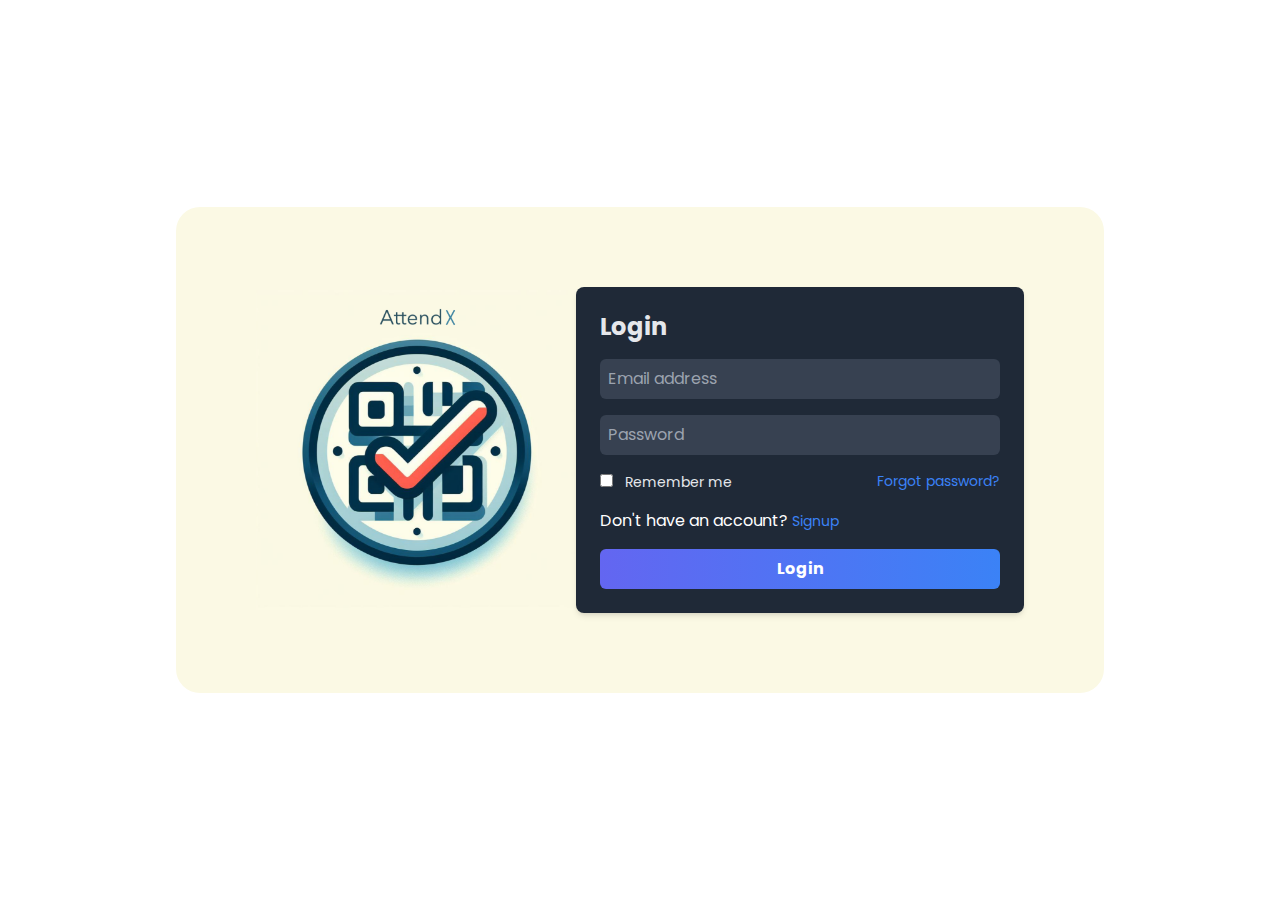
==== pages/login.html @ 9177f304 "Merge pull request #2 from 7h3cyb3rm0nk/test" ====
<!DOCTYPE html>
<html lang="en">

<head>
    <meta charset="UTF-8">
    <meta name="viewport" content="width=device-width, initial-scale=1.0">
    <title>Log-In</title>
    <link rel="stylesheet" href="./style/style.css">
</head>

<body class="scroll-smooth font-Poppins">
    <div class="flex flex-col md:flex-row items-center justify-center h-screen bg-[#FBF9E4] md:bg-transparent">
        <main class="bg-[#FBF9E4] rounded-2xl md:rounded-3xl md:flex items-center md:p-20">
            <div class="w-full max-w-md md:w-80 md:h-80">
                <img src="./assets/logo/logo1024.png" alt="logo" class="max-w-full max-h-full">
            </div>
            <div class="w-full max-w-md bg-gray-800 rounded-lg shadow-md p-6">
                <h2 class="text-2xl font-bold text-gray-200 mb-4">Login</h2>
                <form class="flex flex-col">
                    <input placeholder="Email address"
                        class="bg-gray-700 text-gray-200 border-0 rounded-md p-2 mb-4 focus:bg-gray-600 focus:outline-none focus:ring-1 focus:ring-blue-500 transition ease-in-out duration-150"
                        type="email">
                    <input placeholder="Password"
                        class="bg-gray-700 text-gray-200 border-0 rounded-md p-2 mb-4 focus:bg-gray-600 focus:outline-none focus:ring-1 focus:ring-blue-500 transition ease-in-out duration-150"
                        type="password">
                    <div class="flex items-center justify-between flex-wrap">
                        <label class="text-sm text-gray-200 cursor-pointer" for="remember-me">
                            <input class="mr-2" id="remember-me" type="checkbox">
                            Remember me
                        </label>
                        <a class="text-sm text-blue-500 hover:underline mb-0.5" href="#">Forgot password?</a>
                        <p class="text-white mt-4"> Don't have an account? <a
                                class="text-sm text-blue-500 -200 hover:underline mt-4" href="index.html">Signup</a></p>
                    </div>
                    <button
                        class="bg-gradient-to-r from-indigo-500 to-blue-500 text-white font-bold py-2 px-4 rounded-md mt-4 hover:bg-indigo-600 hover:to-blue-600 transition ease-in-out duration-150"
                        type="submit">Login</button>
                </form>
            </div>
        </main>
    </div>

</body>

</html>
---- pages/style/style.css ----
@import url('https://fonts.googleapis.com/css2?family=Poppins:ital,wght@0,100;0,200;0,300;0,400;0,500;0,600;0,700;0,800;0,900;1,100;1,200;1,300;1,400;1,500;1,600;1,700;1,800;1,900&display=swap');

/*
! tailwindcss v3.4.3 | MIT License | https://tailwindcss.com
*/

/*
1. Prevent padding and border from affecting element width. (https://github.com/mozdevs/cssremedy/issues/4)
2. Allow adding a border to an element by just adding a border-width. (https://github.com/tailwindcss/tailwindcss/pull/116)
*/

*,
::before,
::after {
  box-sizing: border-box;
  /* 1 */
  border-width: 0;
  /* 2 */
  border-style: solid;
  /* 2 */
  border-color: #e5e7eb;
  /* 2 */
}

::before,
::after {
  --tw-content: '';
}

/*
1. Use a consistent sensible line-height in all browsers.
2. Prevent adjustments of font size after orientation changes in iOS.
3. Use a more readable tab size.
4. Use the user's configured `sans` font-family by default.
5. Use the user's configured `sans` font-feature-settings by default.
6. Use the user's configured `sans` font-variation-settings by default.
7. Disable tap highlights on iOS
*/

html,
:host {
  line-height: 1.5;
  /* 1 */
  -webkit-text-size-adjust: 100%;
  /* 2 */
  -moz-tab-size: 4;
  /* 3 */
  -o-tab-size: 4;
     tab-size: 4;
  /* 3 */
  font-family: ui-sans-serif, system-ui, sans-serif, "Apple Color Emoji", "Segoe UI Emoji", "Segoe UI Symbol", "Noto Color Emoji";
  /* 4 */
  font-feature-settings: normal;
  /* 5 */
  font-variation-settings: normal;
  /* 6 */
  -webkit-tap-highlight-color: transparent;
  /* 7 */
}

/*
1. Remove the margin in all browsers.
2. Inherit line-height from `html` so users can set them as a class directly on the `html` element.
*/

body {
  margin: 0;
  /* 1 */
  line-height: inherit;
  /* 2 */
}

/*
1. Add the correct height in Firefox.
2. Correct the inheritance of border color in Firefox. (https://bugzilla.mozilla.org/show_bug.cgi?id=190655)
3. Ensure horizontal rules are visible by default.
*/

hr {
  height: 0;
  /* 1 */
  color: inherit;
  /* 2 */
  border-top-width: 1px;
  /* 3 */
}

/*
Add the correct text decoration in Chrome, Edge, and Safari.
*/

abbr:where([title]) {
  -webkit-text-decoration: underline dotted;
          text-decoration: underline dotted;
}

/*
Remove the default font size and weight for headings.
*/

h1,
h2,
h3,
h4,
h5,
h6 {
  font-size: inherit;
  font-weight: inherit;
}

/*
Reset links to optimize for opt-in styling instead of opt-out.
*/

a {
  color: inherit;
  text-decoration: inherit;
}

/*
Add the correct font weight in Edge and Safari.
*/

b,
strong {
  font-weight: bolder;
}

/*
1. Use the user's configured `mono` font-family by default.
2. Use the user's configured `mono` font-feature-settings by default.
3. Use the user's configured `mono` font-variation-settings by default.
4. Correct the odd `em` font sizing in all browsers.
*/

code,
kbd,
samp,
pre {
  font-family: ui-monospace, SFMono-Regular, Menlo, Monaco, Consolas, "Liberation Mono", "Courier New", monospace;
  /* 1 */
  font-feature-settings: normal;
  /* 2 */
  font-variation-settings: normal;
  /* 3 */
  font-size: 1em;
  /* 4 */
}

/*
Add the correct font size in all browsers.
*/

small {
  font-size: 80%;
}

/*
Prevent `sub` and `sup` elements from affecting the line height in all browsers.
*/

sub,
sup {
  font-size: 75%;
  line-height: 0;
  position: relative;
  vertical-align: baseline;
}

sub {
  bottom: -0.25em;
}

sup {
  top: -0.5em;
}

/*
1. Remove text indentation from table contents in Chrome and Safari. (https://bugs.chromium.org/p/chromium/issues/detail?id=999088, https://bugs.webkit.org/show_bug.cgi?id=201297)
2. Correct table border color inheritance in all Chrome and Safari. (https://bugs.chromium.org/p/chromium/issues/detail?id=935729, https://bugs.webkit.org/show_bug.cgi?id=195016)
3. Remove gaps between table borders by default.
*/

table {
  text-indent: 0;
  /* 1 */
  border-color: inherit;
  /* 2 */
  border-collapse: collapse;
  /* 3 */
}

/*
1. Change the font styles in all browsers.
2. Remove the margin in Firefox and Safari.
3. Remove default padding in all browsers.
*/

button,
input,
optgroup,
select,
textarea {
  font-family: inherit;
  /* 1 */
  font-feature-settings: inherit;
  /* 1 */
  font-variation-settings: inherit;
  /* 1 */
  font-size: 100%;
  /* 1 */
  font-weight: inherit;
  /* 1 */
  line-height: inherit;
  /* 1 */
  letter-spacing: inherit;
  /* 1 */
  color: inherit;
  /* 1 */
  margin: 0;
  /* 2 */
  padding: 0;
  /* 3 */
}

/*
Remove the inheritance of text transform in Edge and Firefox.
*/

button,
select {
  text-transform: none;
}

/*
1. Correct the inability to style clickable types in iOS and Safari.
2. Remove default button styles.
*/

button,
input:where([type='button']),
input:where([type='reset']),
input:where([type='submit']) {
  -webkit-appearance: button;
  /* 1 */
  background-color: transparent;
  /* 2 */
  background-image: none;
  /* 2 */
}

/*
Use the modern Firefox focus style for all focusable elements.
*/

:-moz-focusring {
  outline: auto;
}

/*
Remove the additional `:invalid` styles in Firefox. (https://github.com/mozilla/gecko-dev/blob/2f9eacd9d3d995c937b4251a5557d95d494c9be1/layout/style/res/forms.css#L728-L737)
*/

:-moz-ui-invalid {
  box-shadow: none;
}

/*
Add the correct vertical alignment in Chrome and Firefox.
*/

progress {
  vertical-align: baseline;
}

/*
Correct the cursor style of increment and decrement buttons in Safari.
*/

::-webkit-inner-spin-button,
::-webkit-outer-spin-button {
  height: auto;
}

/*
1. Correct the odd appearance in Chrome and Safari.
2. Correct the outline style in Safari.
*/

[type='search'] {
  -webkit-appearance: textfield;
  /* 1 */
  outline-offset: -2px;
  /* 2 */
}

/*
Remove the inner padding in Chrome and Safari on macOS.
*/

::-webkit-search-decoration {
  -webkit-appearance: none;
}

/*
1. Correct the inability to style clickable types in iOS and Safari.
2. Change font properties to `inherit` in Safari.
*/

::-webkit-file-upload-button {
  -webkit-appearance: button;
  /* 1 */
  font: inherit;
  /* 2 */
}

/*
Add the correct display in Chrome and Safari.
*/

summary {
  display: list-item;
}

/*
Removes the default spacing and border for appropriate elements.
*/

blockquote,
dl,
dd,
h1,
h2,
h3,
h4,
h5,
h6,
hr,
figure,
p,
pre {
  margin: 0;
}

fieldset {
  margin: 0;
  padding: 0;
}

legend {
  padding: 0;
}

ol,
ul,
menu {
  list-style: none;
  margin: 0;
  padding: 0;
}

/*
Reset default styling for dialogs.
*/

dialog {
  padding: 0;
}

/*
Prevent resizing textareas horizontally by default.
*/

textarea {
  resize: vertical;
}

/*
1. Reset the default placeholder opacity in Firefox. (https://github.com/tailwindlabs/tailwindcss/issues/3300)
2. Set the default placeholder color to the user's configured gray 400 color.
*/

input::-moz-placeholder, textarea::-moz-placeholder {
  opacity: 1;
  /* 1 */
  color: #9ca3af;
  /* 2 */
}

input::placeholder,
textarea::placeholder {
  opacity: 1;
  /* 1 */
  color: #9ca3af;
  /* 2 */
}

/*
Set the default cursor for buttons.
*/

button,
[role="button"] {
  cursor: pointer;
}

/*
Make sure disabled buttons don't get the pointer cursor.
*/

:disabled {
  cursor: default;
}

/*
1. Make replaced elements `display: block` by default. (https://github.com/mozdevs/cssremedy/issues/14)
2. Add `vertical-align: middle` to align replaced elements more sensibly by default. (https://github.com/jensimmons/cssremedy/issues/14#issuecomment-634934210)
   This can trigger a poorly considered lint error in some tools but is included by design.
*/

img,
svg,
video,
canvas,
audio,
iframe,
embed,
object {
  display: block;
  /* 1 */
  vertical-align: middle;
  /* 2 */
}

/*
Constrain images and videos to the parent width and preserve their intrinsic aspect ratio. (https://github.com/mozdevs/cssremedy/issues/14)
*/

img,
video {
  max-width: 100%;
  height: auto;
}

/* Make elements with the HTML hidden attribute stay hidden by default */

[hidden] {
  display: none;
}

*, ::before, ::after{
  --tw-border-spacing-x: 0;
  --tw-border-spacing-y: 0;
  --tw-translate-x: 0;
  --tw-translate-y: 0;
  --tw-rotate: 0;
  --tw-skew-x: 0;
  --tw-skew-y: 0;
  --tw-scale-x: 1;
  --tw-scale-y: 1;
  --tw-pan-x:  ;
  --tw-pan-y:  ;
  --tw-pinch-zoom:  ;
  --tw-scroll-snap-strictness: proximity;
  --tw-gradient-from-position:  ;
  --tw-gradient-via-position:  ;
  --tw-gradient-to-position:  ;
  --tw-ordinal:  ;
  --tw-slashed-zero:  ;
  --tw-numeric-figure:  ;
  --tw-numeric-spacing:  ;
  --tw-numeric-fraction:  ;
  --tw-ring-inset:  ;
  --tw-ring-offset-width: 0px;
  --tw-ring-offset-color: #fff;
  --tw-ring-color: rgb(59 130 246 / 0.5);
  --tw-ring-offset-shadow: 0 0 #0000;
  --tw-ring-shadow: 0 0 #0000;
  --tw-shadow: 0 0 #0000;
  --tw-shadow-colored: 0 0 #0000;
  --tw-blur:  ;
  --tw-brightness:  ;
  --tw-contrast:  ;
  --tw-grayscale:  ;
  --tw-hue-rotate:  ;
  --tw-invert:  ;
  --tw-saturate:  ;
  --tw-sepia:  ;
  --tw-drop-shadow:  ;
  --tw-backdrop-blur:  ;
  --tw-backdrop-brightness:  ;
  --tw-backdrop-contrast:  ;
  --tw-backdrop-grayscale:  ;
  --tw-backdrop-hue-rotate:  ;
  --tw-backdrop-invert:  ;
  --tw-backdrop-opacity:  ;
  --tw-backdrop-saturate:  ;
  --tw-backdrop-sepia:  ;
  --tw-contain-size:  ;
  --tw-contain-layout:  ;
  --tw-contain-paint:  ;
  --tw-contain-style:  ;
}

::backdrop{
  --tw-border-spacing-x: 0;
  --tw-border-spacing-y: 0;
  --tw-translate-x: 0;
  --tw-translate-y: 0;
  --tw-rotate: 0;
  --tw-skew-x: 0;
  --tw-skew-y: 0;
  --tw-scale-x: 1;
  --tw-scale-y: 1;
  --tw-pan-x:  ;
  --tw-pan-y:  ;
  --tw-pinch-zoom:  ;
  --tw-scroll-snap-strictness: proximity;
  --tw-gradient-from-position:  ;
  --tw-gradient-via-position:  ;
  --tw-gradient-to-position:  ;
  --tw-ordinal:  ;
  --tw-slashed-zero:  ;
  --tw-numeric-figure:  ;
  --tw-numeric-spacing:  ;
  --tw-numeric-fraction:  ;
  --tw-ring-inset:  ;
  --tw-ring-offset-width: 0px;
  --tw-ring-offset-color: #fff;
  --tw-ring-color: rgb(59 130 246 / 0.5);
  --tw-ring-offset-shadow: 0 0 #0000;
  --tw-ring-shadow: 0 0 #0000;
  --tw-shadow: 0 0 #0000;
  --tw-shadow-colored: 0 0 #0000;
  --tw-blur:  ;
  --tw-brightness:  ;
  --tw-contrast:  ;
  --tw-grayscale:  ;
  --tw-hue-rotate:  ;
  --tw-invert:  ;
  --tw-saturate:  ;
  --tw-sepia:  ;
  --tw-drop-shadow:  ;
  --tw-backdrop-blur:  ;
  --tw-backdrop-brightness:  ;
  --tw-backdrop-contrast:  ;
  --tw-backdrop-grayscale:  ;
  --tw-backdrop-hue-rotate:  ;
  --tw-backdrop-invert:  ;
  --tw-backdrop-opacity:  ;
  --tw-backdrop-saturate:  ;
  --tw-backdrop-sepia:  ;
  --tw-contain-size:  ;
  --tw-contain-layout:  ;
  --tw-contain-paint:  ;
  --tw-contain-style:  ;
}

.mb-0{
  margin-bottom: 0px;
}

.mb-0\.5{
  margin-bottom: 0.125rem;
}

.mb-4{
  margin-bottom: 1rem;
}

.ml-4{
  margin-left: 1rem;
}

.mr-2{
  margin-right: 0.5rem;
}

.mt-4{
  margin-top: 1rem;
}

.inline-block{
  display: inline-block;
}

.flex{
  display: flex;
}

.h-10{
  height: 2.5rem;
}

.h-8{
  height: 2rem;
}

.h-9{
  height: 2.25rem;
}

.h-96{
  height: 24rem;
}

.h-screen{
  height: 100vh;
}

.max-h-full{
  max-height: 100%;
}

.w-7{
  width: 1.75rem;
}

.w-8{
  width: 2rem;
}

.w-96{
  width: 24rem;
}

.w-\[7rem\]{
  width: 7rem;
}

.w-full{
  width: 100%;
}

.w-screen{
  width: 100vw;
}

.max-w-full{
  max-width: 100%;
}

.max-w-md{
  max-width: 28rem;
}

.cursor-pointer{
  cursor: pointer;
}

.flex-col{
  flex-direction: column;
}

.flex-wrap{
  flex-wrap: wrap;
}

.items-center{
  align-items: center;
}

.justify-center{
  justify-content: center;
}

.justify-between{
  justify-content: space-between;
}

.scroll-smooth{
  scroll-behavior: smooth;
}

.rounded-2xl{
  border-radius: 1rem;
}

.rounded-lg{
  border-radius: 0.5rem;
}

.rounded-md{
  border-radius: 0.375rem;
}

.border-0{
  border-width: 0px;
}

.bg-\[\#0b64f4\]{
  --tw-bg-opacity: 1;
  background-color: rgb(11 100 244 / var(--tw-bg-opacity));
}

.bg-\[\#FBF9E4\]{
  --tw-bg-opacity: 1;
  background-color: rgb(251 249 228 / var(--tw-bg-opacity));
}

.bg-gray-700{
  --tw-bg-opacity: 1;
  background-color: rgb(55 65 81 / var(--tw-bg-opacity));
}

.bg-gray-800{
  --tw-bg-opacity: 1;
  background-color: rgb(31 41 55 / var(--tw-bg-opacity));
}

.bg-transparent{
  background-color: transparent;
}

.bg-gradient-to-r{
  background-image: linear-gradient(to right, var(--tw-gradient-stops));
}

.from-indigo-500{
  --tw-gradient-from: #6366f1 var(--tw-gradient-from-position);
  --tw-gradient-to: rgb(99 102 241 / 0) var(--tw-gradient-to-position);
  --tw-gradient-stops: var(--tw-gradient-from), var(--tw-gradient-to);
}

.to-blue-500{
  --tw-gradient-to: #3b82f6 var(--tw-gradient-to-position);
}

.p-2{
  padding: 0.5rem;
}

.p-6{
  padding: 1.5rem;
}

.px-4{
  padding-left: 1rem;
  padding-right: 1rem;
}

.py-1{
  padding-top: 0.25rem;
  padding-bottom: 0.25rem;
}

.py-2{
  padding-top: 0.5rem;
  padding-bottom: 0.5rem;
}

.align-middle{
  vertical-align: middle;
}

.font-Poppins{
  font-family: Poppins, sans-serif;
}

.text-2xl{
  font-size: 1.5rem;
  line-height: 2rem;
}

.text-sm{
  font-size: 0.875rem;
  line-height: 1.25rem;
}

.font-bold{
  font-weight: 700;
}

.tracking-\[2px\]{
  letter-spacing: 2px;
}

.text-blue-500{
  --tw-text-opacity: 1;
  color: rgb(59 130 246 / var(--tw-text-opacity));
}

.text-gray-200{
  --tw-text-opacity: 1;
  color: rgb(229 231 235 / var(--tw-text-opacity));
}

.text-white{
  --tw-text-opacity: 1;
  color: rgb(255 255 255 / var(--tw-text-opacity));
}

.opacity-50{
  opacity: 0.5;
}

.shadow-md{
  --tw-shadow: 0 4px 6px -1px rgb(0 0 0 / 0.1), 0 2px 4px -2px rgb(0 0 0 / 0.1);
  --tw-shadow-colored: 0 4px 6px -1px var(--tw-shadow-color), 0 2px 4px -2px var(--tw-shadow-color);
  box-shadow: var(--tw-ring-offset-shadow, 0 0 #0000), var(--tw-ring-shadow, 0 0 #0000), var(--tw-shadow);
}

.transition{
  transition-property: color, background-color, border-color, text-decoration-color, fill, stroke, opacity, box-shadow, transform, filter, -webkit-backdrop-filter;
  transition-property: color, background-color, border-color, text-decoration-color, fill, stroke, opacity, box-shadow, transform, filter, backdrop-filter;
  transition-property: color, background-color, border-color, text-decoration-color, fill, stroke, opacity, box-shadow, transform, filter, backdrop-filter, -webkit-backdrop-filter;
  transition-timing-function: cubic-bezier(0.4, 0, 0.2, 1);
  transition-duration: 150ms;
}

.transition-all{
  transition-property: all;
  transition-timing-function: cubic-bezier(0.4, 0, 0.2, 1);
  transition-duration: 150ms;
}

.duration-150{
  transition-duration: 150ms;
}

.ease-in-out{
  transition-timing-function: cubic-bezier(0.4, 0, 0.2, 1);
}

.placeholder\:text-\[\#547781\]::-moz-placeholder{
  --tw-text-opacity: 1;
  color: rgb(84 119 129 / var(--tw-text-opacity));
}

.placeholder\:text-\[\#547781\]::placeholder{
  --tw-text-opacity: 1;
  color: rgb(84 119 129 / var(--tw-text-opacity));
}

.hover\:scale-105:hover{
  --tw-scale-x: 1.05;
  --tw-scale-y: 1.05;
  transform: translate(var(--tw-translate-x), var(--tw-translate-y)) rotate(var(--tw-rotate)) skewX(var(--tw-skew-x)) skewY(var(--tw-skew-y)) scaleX(var(--tw-scale-x)) scaleY(var(--tw-scale-y));
}

.hover\:bg-\[\#1d4fd7\]:hover{
  --tw-bg-opacity: 1;
  background-color: rgb(29 79 215 / var(--tw-bg-opacity));
}

.hover\:bg-indigo-600:hover{
  --tw-bg-opacity: 1;
  background-color: rgb(79 70 229 / var(--tw-bg-opacity));
}

.hover\:to-blue-600:hover{
  --tw-gradient-to: #2563eb var(--tw-gradient-to-position);
}

.hover\:underline:hover{
  text-decoration-line: underline;
}

.focus\:bg-gray-600:focus{
  --tw-bg-opacity: 1;
  background-color: rgb(75 85 99 / var(--tw-bg-opacity));
}

.focus\:outline-none:focus{
  outline: 2px solid transparent;
  outline-offset: 2px;
}

.focus\:ring-1:focus{
  --tw-ring-offset-shadow: var(--tw-ring-inset) 0 0 0 var(--tw-ring-offset-width) var(--tw-ring-offset-color);
  --tw-ring-shadow: var(--tw-ring-inset) 0 0 0 calc(1px + var(--tw-ring-offset-width)) var(--tw-ring-color);
  box-shadow: var(--tw-ring-offset-shadow), var(--tw-ring-shadow), var(--tw-shadow, 0 0 #0000);
}

.focus\:ring-blue-500:focus{
  --tw-ring-opacity: 1;
  --tw-ring-color: rgb(59 130 246 / var(--tw-ring-opacity));
}

.active\:scale-110:active{
  --tw-scale-x: 1.1;
  --tw-scale-y: 1.1;
  transform: translate(var(--tw-translate-x), var(--tw-translate-y)) rotate(var(--tw-rotate)) skewX(var(--tw-skew-x)) skewY(var(--tw-skew-y)) scaleX(var(--tw-scale-x)) scaleY(var(--tw-scale-y));
}

.active\:bg-\[bg-\[\#1d4fd7\]\]:active{
  background-color: bg-[#1d4fd7];
}

@media (min-width: 768px){
  .md\:flex{
    display: flex;
  }

  .md\:h-80{
    height: 20rem;
  }

  .md\:w-80{
    width: 20rem;
  }

  .md\:flex-row{
    flex-direction: row;
  }

  .md\:rounded-3xl{
    border-radius: 1.5rem;
  }

  .md\:rounded-full{
    border-radius: 9999px;
  }

  .md\:bg-transparent{
    background-color: transparent;
  }

  .md\:p-20{
    padding: 5rem;
  }

  .md\:px-12{
    padding-left: 3rem;
    padding-right: 3rem;
  }

  .md\:px-20{
    padding-left: 5rem;
    padding-right: 5rem;
  }

  .md\:py-16{
    padding-top: 4rem;
    padding-bottom: 4rem;
  }
}
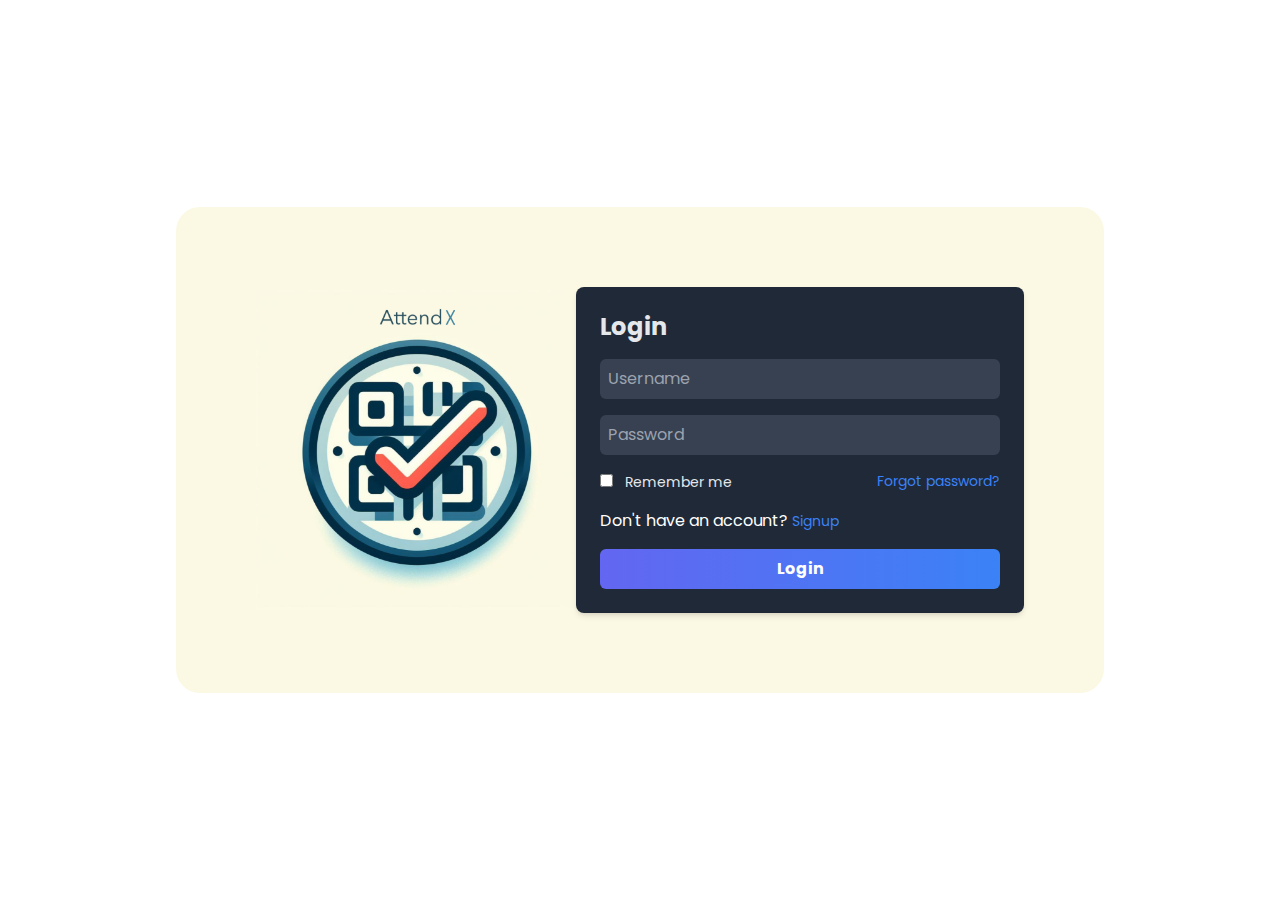
==== commit 145bf1f5: "Feat:Add another .go file to handle the login of clients, which now only validates the data user ent" ====
--- a/pages/login.html
+++ b/pages/login.html
@@ -16,13 +16,13 @@
             </div>
             <div class="w-full max-w-md bg-gray-800 rounded-lg shadow-md p-6">
                 <h2 class="text-2xl font-bold text-gray-200 mb-4">Login</h2>
-                <form class="flex flex-col">
-                    <input placeholder="Email address"
+                <form class="flex flex-col" action="/log-in" method="post">
+                    <input placeholder="Username"
                         class="bg-gray-700 text-gray-200 border-0 rounded-md p-2 mb-4 focus:bg-gray-600 focus:outline-none focus:ring-1 focus:ring-blue-500 transition ease-in-out duration-150"
-                        type="email">
+                        type="text" name="u_name">
                     <input placeholder="Password"
                         class="bg-gray-700 text-gray-200 border-0 rounded-md p-2 mb-4 focus:bg-gray-600 focus:outline-none focus:ring-1 focus:ring-blue-500 transition ease-in-out duration-150"
-                        type="password">
+                        type="password" name="pass_key">
                     <div class="flex items-center justify-between flex-wrap">
                         <label class="text-sm text-gray-200 cursor-pointer" for="remember-me">
                             <input class="mr-2" id="remember-me" type="checkbox">
@@ -42,4 +42,4 @@
 
 </body>
 
-</html>
+</html>--- a/pages/style/style.css
+++ b/pages/style/style.css
@@ -556,6 +556,31 @@
   --tw-contain-style:  ;
 }
 
+.absolute{
+  position: absolute;
+}
+
+.relative{
+  position: relative;
+}
+
+.bottom-0{
+  bottom: 0px;
+}
+
+.left-0{
+  left: 0px;
+}
+
+.right-0{
+  right: 0px;
+}
+
+.mx-auto{
+  margin-left: auto;
+  margin-right: auto;
+}
+
 .mb-0{
   margin-bottom: 0px;
 }
@@ -564,6 +589,14 @@
   margin-bottom: 0.125rem;
 }
 
+.mb-2{
+  margin-bottom: 0.5rem;
+}
+
+.mb-3{
+  margin-bottom: 0.75rem;
+}
+
 .mb-4{
   margin-bottom: 1rem;
 }
@@ -588,10 +621,34 @@
   display: flex;
 }
 
+.inline-flex{
+  display: inline-flex;
+}
+
+.grid{
+  display: grid;
+}
+
+.hidden{
+  display: none;
+}
+
+.h-1{
+  height: 0.25rem;
+}
+
 .h-10{
   height: 2.5rem;
 }
 
+.h-40{
+  height: 10rem;
+}
+
+.h-5{
+  height: 1.25rem;
+}
+
 .h-8{
   height: 2rem;
 }
@@ -612,6 +669,10 @@
   max-height: 100%;
 }
 
+.w-5{
+  width: 1.25rem;
+}
+
 .w-7{
   width: 1.75rem;
 }
@@ -636,6 +697,10 @@
   width: 100vw;
 }
 
+.max-w-6xl{
+  max-width: 72rem;
+}
+
 .max-w-full{
   max-width: 100%;
 }
@@ -644,10 +709,23 @@
   max-width: 28rem;
 }
 
+.max-w-sm{
+  max-width: 24rem;
+}
+
+.-translate-x-12{
+  --tw-translate-x: -3rem;
+  transform: translate(var(--tw-translate-x), var(--tw-translate-y)) rotate(var(--tw-rotate)) skewX(var(--tw-skew-x)) skewY(var(--tw-skew-y)) scaleX(var(--tw-scale-x)) scaleY(var(--tw-scale-y));
+}
+
 .cursor-pointer{
   cursor: pointer;
 }
 
+.grid-cols-1{
+  grid-template-columns: repeat(1, minmax(0, 1fr));
+}
+
 .flex-col{
   flex-direction: column;
 }
@@ -660,6 +738,10 @@
   align-items: center;
 }
 
+.justify-start{
+  justify-content: flex-start;
+}
+
 .justify-center{
   justify-content: center;
 }
@@ -668,10 +750,22 @@
   justify-content: space-between;
 }
 
+.gap-6{
+  gap: 1.5rem;
+}
+
+.overflow-hidden{
+  overflow: hidden;
+}
+
 .scroll-smooth{
   scroll-behavior: smooth;
 }
 
+.rounded{
+  border-radius: 0.25rem;
+}
+
 .rounded-2xl{
   border-radius: 1rem;
 }
@@ -684,8 +778,22 @@
   border-radius: 0.375rem;
 }
 
+.rounded-t-lg{
+  border-top-left-radius: 0.5rem;
+  border-top-right-radius: 0.5rem;
+}
+
+.border{
+  border-width: 1px;
+}
+
 .border-0{
   border-width: 0px;
+}
+
+.border-gray-200{
+  --tw-border-opacity: 1;
+  border-color: rgb(229 231 235 / var(--tw-border-opacity));
 }
 
 .bg-\[\#0b64f4\]{
@@ -698,6 +806,11 @@
   background-color: rgb(251 249 228 / var(--tw-bg-opacity));
 }
 
+.bg-gray-50{
+  --tw-bg-opacity: 1;
+  background-color: rgb(249 250 251 / var(--tw-bg-opacity));
+}
+
 .bg-gray-700{
   --tw-bg-opacity: 1;
   background-color: rgb(55 65 81 / var(--tw-bg-opacity));
@@ -708,8 +821,18 @@
   background-color: rgb(31 41 55 / var(--tw-bg-opacity));
 }
 
+.bg-indigo-600{
+  --tw-bg-opacity: 1;
+  background-color: rgb(79 70 229 / var(--tw-bg-opacity));
+}
+
 .bg-transparent{
   background-color: transparent;
+}
+
+.bg-white{
+  --tw-bg-opacity: 1;
+  background-color: rgb(255 255 255 / var(--tw-bg-opacity));
 }
 
 .bg-gradient-to-r{
@@ -730,6 +853,10 @@
   padding: 0.5rem;
 }
 
+.p-5{
+  padding: 1.25rem;
+}
+
 .p-6{
   padding: 1.5rem;
 }
@@ -744,11 +871,53 @@
   padding-bottom: 0.25rem;
 }
 
+.py-12{
+  padding-top: 3rem;
+  padding-bottom: 3rem;
+}
+
 .py-2{
   padding-top: 0.5rem;
   padding-bottom: 0.5rem;
 }
 
+.py-3{
+  padding-top: 0.75rem;
+  padding-bottom: 0.75rem;
+}
+
+.pb-12{
+  padding-bottom: 3rem;
+}
+
+.pl-2{
+  padding-left: 0.5rem;
+}
+
+.pl-2\.5{
+  padding-left: 0.625rem;
+}
+
+.pl-4{
+  padding-left: 1rem;
+}
+
+.pr-12{
+  padding-right: 3rem;
+}
+
+.pr-4{
+  padding-right: 1rem;
+}
+
+.text-left{
+  text-align: left;
+}
+
+.text-center{
+  text-align: center;
+}
+
 .align-middle{
   vertical-align: middle;
 }
@@ -762,6 +931,11 @@
   line-height: 2rem;
 }
 
+.text-3xl{
+  font-size: 1.875rem;
+  line-height: 2.25rem;
+}
+
 .text-sm{
   font-size: 0.875rem;
   line-height: 1.25rem;
@@ -771,8 +945,20 @@
   font-weight: 700;
 }
 
+.font-normal{
+  font-weight: 400;
+}
+
+.font-semibold{
+  font-weight: 600;
+}
+
 .tracking-\[2px\]{
   letter-spacing: 2px;
+}
+
+.tracking-tight{
+  letter-spacing: -0.025em;
 }
 
 .text-blue-500{
@@ -785,6 +971,26 @@
   color: rgb(229 231 235 / var(--tw-text-opacity));
 }
 
+.text-gray-700{
+  --tw-text-opacity: 1;
+  color: rgb(55 65 81 / var(--tw-text-opacity));
+}
+
+.text-gray-900{
+  --tw-text-opacity: 1;
+  color: rgb(17 24 39 / var(--tw-text-opacity));
+}
+
+.text-green-400{
+  --tw-text-opacity: 1;
+  color: rgb(74 222 128 / var(--tw-text-opacity));
+}
+
+.text-indigo-600{
+  --tw-text-opacity: 1;
+  color: rgb(79 70 229 / var(--tw-text-opacity));
+}
+
 .text-white{
   --tw-text-opacity: 1;
   color: rgb(255 255 255 / var(--tw-text-opacity));
@@ -792,6 +998,12 @@
 
 .opacity-50{
   opacity: 0.5;
+}
+
+.shadow{
+  --tw-shadow: 0 1px 3px 0 rgb(0 0 0 / 0.1), 0 1px 2px -1px rgb(0 0 0 / 0.1);
+  --tw-shadow-colored: 0 1px 3px 0 var(--tw-shadow-color), 0 1px 2px -1px var(--tw-shadow-color);
+  box-shadow: var(--tw-ring-offset-shadow, 0 0 #0000), var(--tw-ring-shadow, 0 0 #0000), var(--tw-shadow);
 }
 
 .shadow-md{
@@ -814,12 +1026,26 @@
   transition-duration: 150ms;
 }
 
+.transition-colors{
+  transition-property: color, background-color, border-color, text-decoration-color, fill, stroke;
+  transition-timing-function: cubic-bezier(0.4, 0, 0.2, 1);
+  transition-duration: 150ms;
+}
+
 .duration-150{
   transition-duration: 150ms;
 }
 
+.duration-200{
+  transition-duration: 200ms;
+}
+
 .ease-in-out{
   transition-timing-function: cubic-bezier(0.4, 0, 0.2, 1);
+}
+
+.ease-out{
+  transition-timing-function: cubic-bezier(0, 0, 0.2, 1);
 }
 
 .placeholder\:text-\[\#547781\]::-moz-placeholder{
@@ -852,6 +1078,14 @@
   --tw-gradient-to: #2563eb var(--tw-gradient-to-position);
 }
 
+.hover\:pl-10:hover{
+  padding-left: 2.5rem;
+}
+
+.hover\:pr-6:hover{
+  padding-right: 1.5rem;
+}
+
 .hover\:underline:hover{
   text-decoration-line: underline;
 }
@@ -887,6 +1121,40 @@
   background-color: bg-[#1d4fd7];
 }
 
+.group:hover .group-hover\:h-full{
+  height: 100%;
+}
+
+.group:hover .group-hover\:translate-x-0{
+  --tw-translate-x: 0px;
+  transform: translate(var(--tw-translate-x), var(--tw-translate-y)) rotate(var(--tw-rotate)) skewX(var(--tw-skew-x)) skewY(var(--tw-skew-y)) scaleX(var(--tw-scale-x)) scaleY(var(--tw-scale-y));
+}
+
+.group:hover .group-hover\:translate-x-12{
+  --tw-translate-x: 3rem;
+  transform: translate(var(--tw-translate-x), var(--tw-translate-y)) rotate(var(--tw-rotate)) skewX(var(--tw-skew-x)) skewY(var(--tw-skew-y)) scaleX(var(--tw-scale-x)) scaleY(var(--tw-scale-y));
+}
+
+.group:hover .group-hover\:text-white{
+  --tw-text-opacity: 1;
+  color: rgb(255 255 255 / var(--tw-text-opacity));
+}
+
+@media (min-width: 640px){
+  .sm\:block{
+    display: block;
+  }
+
+  .sm\:grid-cols-2{
+    grid-template-columns: repeat(2, minmax(0, 1fr));
+  }
+
+  .sm\:px-6{
+    padding-left: 1.5rem;
+    padding-right: 1.5rem;
+  }
+}
+
 @media (min-width: 768px){
   .md\:flex{
     display: flex;
@@ -900,6 +1168,10 @@
     width: 20rem;
   }
 
+  .md\:grid-cols-2{
+    grid-template-columns: repeat(2, minmax(0, 1fr));
+  }
+
   .md\:flex-row{
     flex-direction: row;
   }
@@ -934,4 +1206,88 @@
     padding-top: 4rem;
     padding-bottom: 4rem;
   }
+
+  .md\:text-4xl{
+    font-size: 2.25rem;
+    line-height: 2.5rem;
+  }
+}
+
+@media (min-width: 1024px){
+  .lg\:grid-cols-3{
+    grid-template-columns: repeat(3, minmax(0, 1fr));
+  }
+
+  .lg\:px-4{
+    padding-left: 1rem;
+    padding-right: 1rem;
+  }
+
+  .lg\:text-5xl{
+    font-size: 3rem;
+    line-height: 1;
+  }
+}
+
+@media (prefers-color-scheme: dark){
+  .dark\:border-gray-700{
+    --tw-border-opacity: 1;
+    border-color: rgb(55 65 81 / var(--tw-border-opacity));
+  }
+
+  .dark\:bg-gray-700{
+    --tw-bg-opacity: 1;
+    background-color: rgb(55 65 81 / var(--tw-bg-opacity));
+  }
+
+  .dark\:bg-gray-800{
+    --tw-bg-opacity: 1;
+    background-color: rgb(31 41 55 / var(--tw-bg-opacity));
+  }
+
+  .dark\:bg-slate-700{
+    --tw-bg-opacity: 1;
+    background-color: rgb(51 65 85 / var(--tw-bg-opacity));
+  }
+
+  .dark\:text-gray-400{
+    --tw-text-opacity: 1;
+    color: rgb(156 163 175 / var(--tw-text-opacity));
+  }
+
+  .dark\:text-violet-600{
+    --tw-text-opacity: 1;
+    color: rgb(124 58 237 / var(--tw-text-opacity));
+  }
+
+  .dark\:text-white{
+    --tw-text-opacity: 1;
+    color: rgb(255 255 255 / var(--tw-text-opacity));
+  }
+
+  .dark\:text-violet-400{
+    --tw-text-opacity: 1;
+    color: rgb(167 139 250 / var(--tw-text-opacity));
+  }
+
+  .dark\:text-violet-500{
+    --tw-text-opacity: 1;
+    color: rgb(139 92 246 / var(--tw-text-opacity));
+  }
+
+  .dark\:shadow-none{
+    --tw-shadow: 0 0 #0000;
+    --tw-shadow-colored: 0 0 #0000;
+    box-shadow: var(--tw-ring-offset-shadow, 0 0 #0000), var(--tw-ring-shadow, 0 0 #0000), var(--tw-shadow);
+  }
+
+  .dark\:hover\:text-gray-200:hover{
+    --tw-text-opacity: 1;
+    color: rgb(229 231 235 / var(--tw-text-opacity));
+  }
+
+  .group:hover .dark\:group-hover\:text-gray-200{
+    --tw-text-opacity: 1;
+    color: rgb(229 231 235 / var(--tw-text-opacity));
+  }
 }